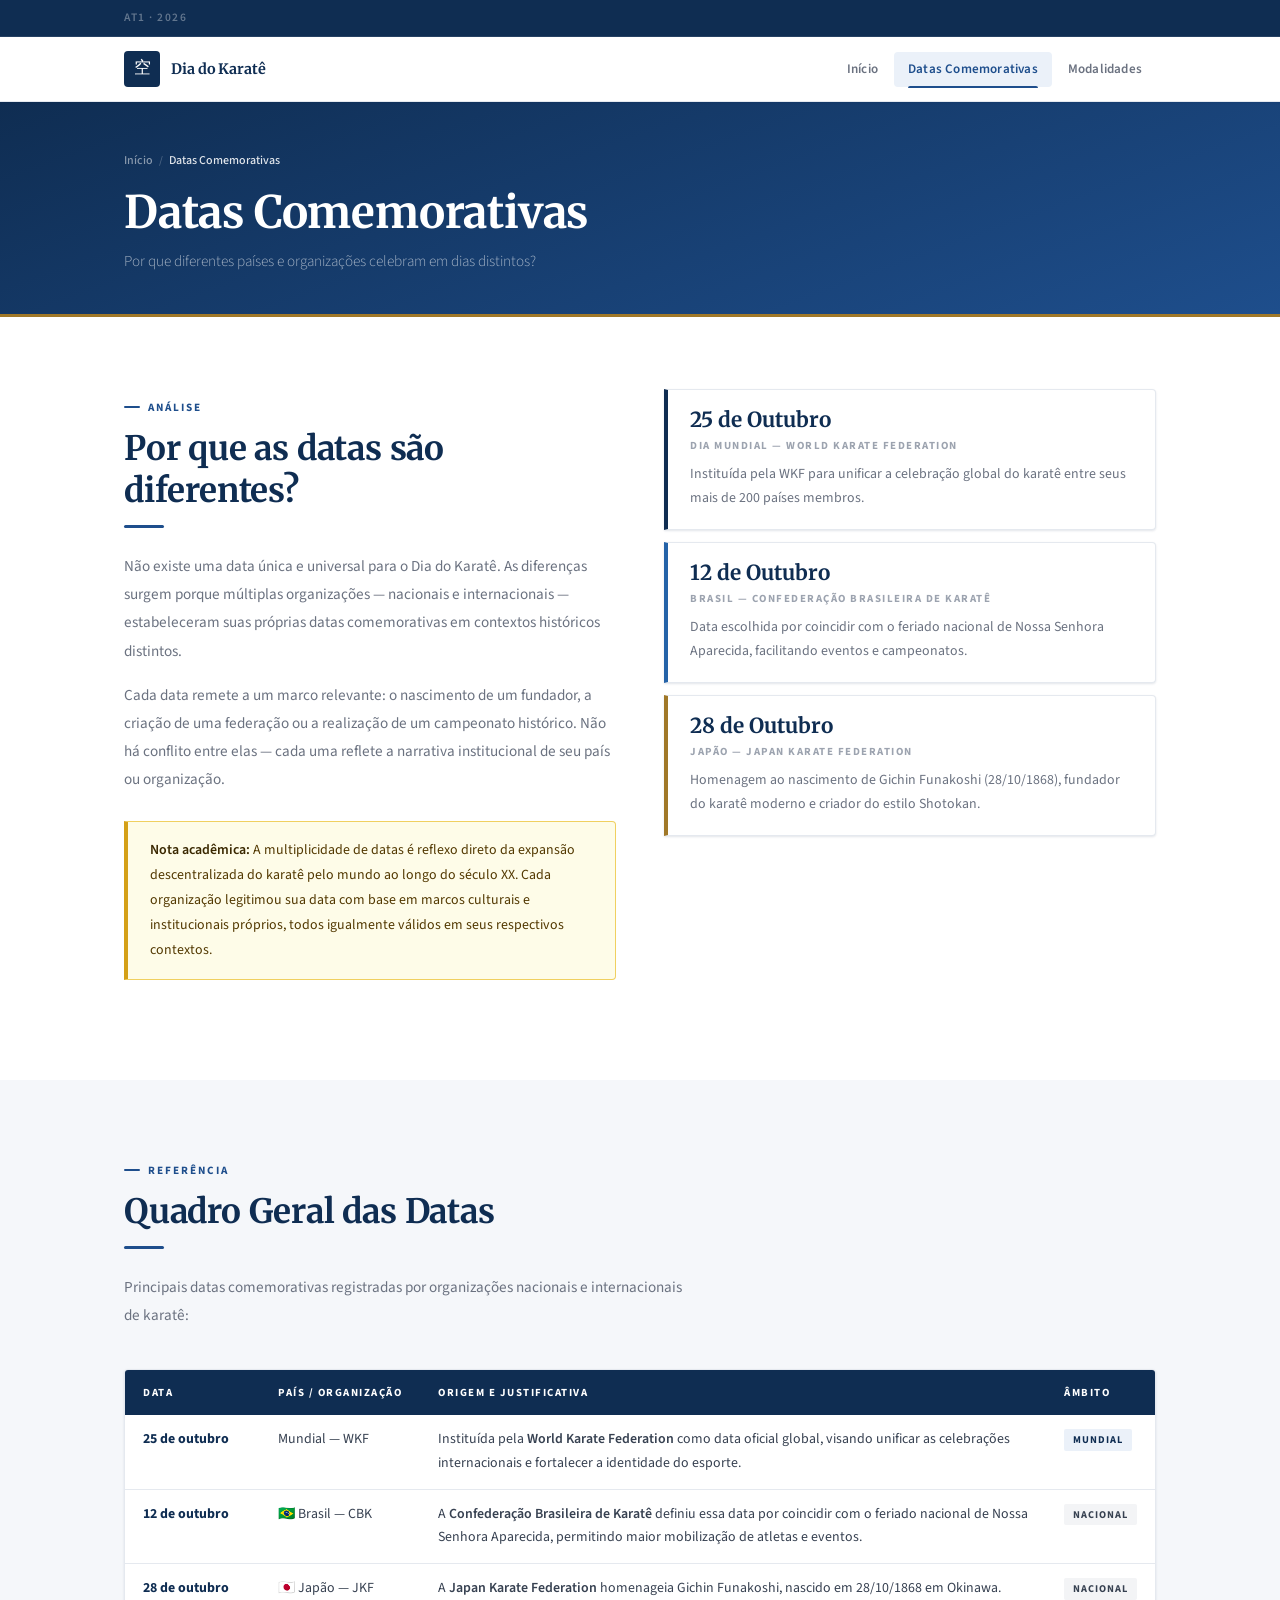
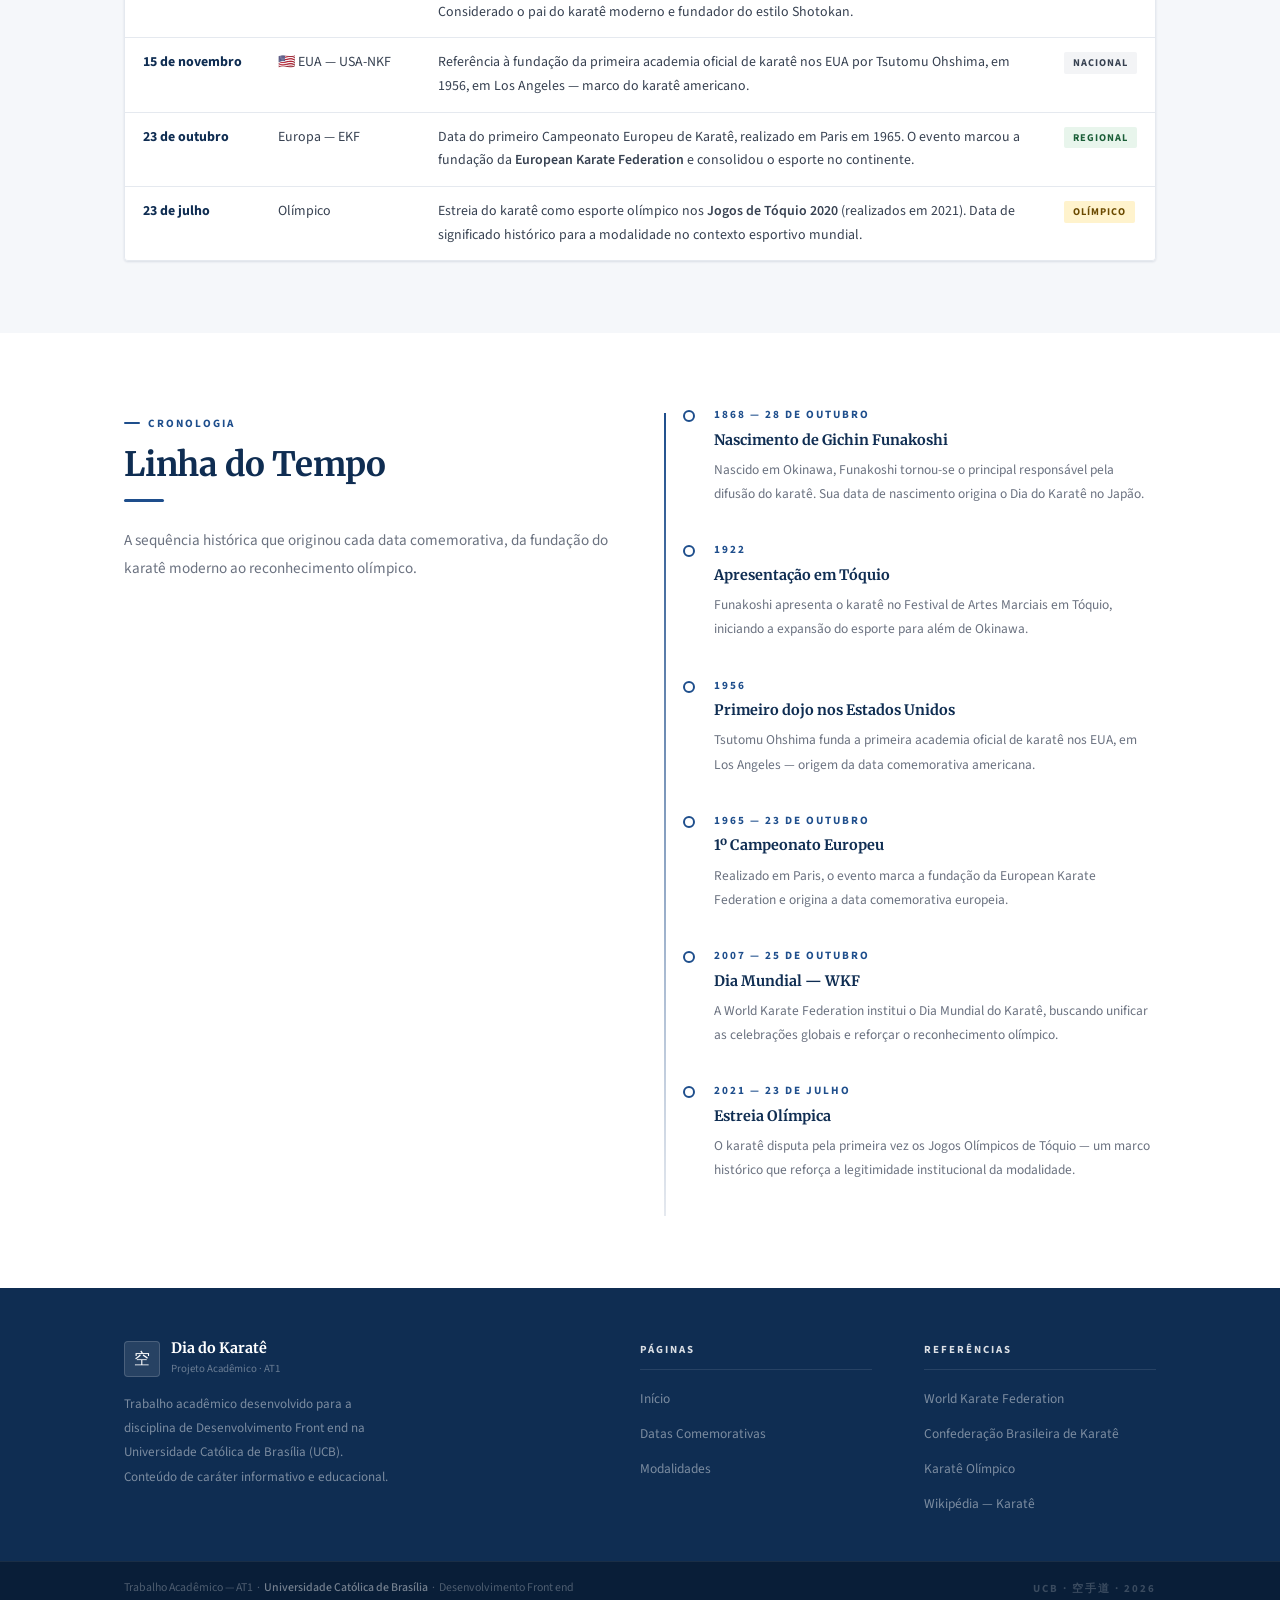
==== datas.html @ a90066b0 "Rename Datas.html to datas.html" ====
<!DOCTYPE html>
<html lang="pt-BR">
<head>
  <meta charset="UTF-8"/>
  <meta name="viewport" content="width=device-width, initial-scale=1.0"/>
  <title>Datas Comemorativas</title>
  <link rel="stylesheet" href="style.css"/>
</head>
<body>

<!-- BARRA INSTITUCIONAL -->
<div class="barra-top">
  <div class="barra-top-inner">
    <span class="barra-top-at">AT1 · 2026</span>
  </div>
</div>

<!-- CABEÇALHO / MENU -->
<header class="cabecalho">
  <div class="cabecalho-inner">
    <div class="logo">
      <a href="index.html" style="display:flex;align-items:center;gap:11px;">
        <div class="logo-simbolo">空</div>
        <div class="logo-info">
          <span class="logo-nome">Dia do Karatê</span>
        </div>
      </a>
    </div>
    <nav>
      <ul class="nav-lista">
        <li><a href="index.html">Início</a></li>
        <li><a href="datas.html" class="ativo">Datas Comemorativas</a></li>
        <li><a href="modalidades.html">Modalidades</a></li>
      </ul>
    </nav>
  </div>
</header>

<!-- HERO INTERNO -->
<section class="hero-int">
  <div class="hero-int-conteudo">
    <nav class="breadcrumb">
      <a href="index.html">Início</a>
      <span class="sep">/</span>
      <span>Datas Comemorativas</span>
    </nav>
    <h1 class="hero-int-titulo">Datas Comemorativas</h1>
    <p class="hero-int-subtitulo">Por que diferentes países e organizações celebram em dias distintos?</p>
  </div>
</section>

<!-- POR QUE DATAS DIFERENTES -->
<section class="secao secao-branca">
  <div class="container">
    <div class="grade-2">

      <div>
        <div class="rotulo">Análise</div>
        <h2 class="sec-titulo">Por que as datas são diferentes?</h2>
        <div class="divisor"></div>
        <p class="sec-desc">
          Não existe uma data única e universal para o Dia do Karatê. As diferenças surgem
          porque múltiplas organizações — nacionais e internacionais — estabeleceram suas
          próprias datas comemorativas em contextos históricos distintos.
        </p>
        <p class="sec-desc mt-16">
          Cada data remete a um marco relevante: o nascimento de um fundador, a criação de
          uma federação ou a realização de um campeonato histórico. Não há conflito entre
          elas — cada uma reflete a narrativa institucional de seu país ou organização.
        </p>
        <div class="nota">
          <p><strong>Nota acadêmica:</strong> A multiplicidade de datas é reflexo direto da expansão descentralizada do karatê pelo mundo ao longo do século XX. Cada organização legitimou sua data com base em marcos culturais e institucionais próprios, todos igualmente válidos em seus respectivos contextos.</p>
        </div>
      </div>

      <div style="display:flex;flex-direction:column;gap:12px;">
        <div class="card-borda" style="border-left-color:#0F2D52;">
          <div class="card-borda-data">25 de Outubro</div>
          <div class="card-borda-org">Dia Mundial — World Karate Federation</div>
          <p class="card-borda-texto">Instituída pela WKF para unificar a celebração global do karatê entre seus mais de 200 países membros.</p>
        </div>
        <div class="card-borda" style="border-left-color:#2563A8;">
          <div class="card-borda-data">12 de Outubro</div>
          <div class="card-borda-org">Brasil — Confederação Brasileira de Karatê</div>
          <p class="card-borda-texto">Data escolhida por coincidir com o feriado nacional de Nossa Senhora Aparecida, facilitando eventos e campeonatos.</p>
        </div>
        <div class="card-borda" style="border-left-color:#A07828;">
          <div class="card-borda-data">28 de Outubro</div>
          <div class="card-borda-org">Japão — Japan Karate Federation</div>
          <p class="card-borda-texto">Homenagem ao nascimento de Gichin Funakoshi (28/10/1868), fundador do karatê moderno e criador do estilo Shotokan.</p>
        </div>
      </div>

    </div>
  </div>
</section>

<!-- TABELA COMPLETA -->
<section class="secao secao-cinza">
  <div class="container">
    <div class="rotulo">Referência</div>
    <h2 class="sec-titulo">Quadro Geral das Datas</h2>
    <div class="divisor"></div>
    <p class="sec-desc mb-40">Principais datas comemorativas registradas por organizações nacionais e internacionais de karatê:</p>

    <div class="tabela-envoltorio">
      <table class="tabela">
        <thead>
          <tr>
            <th>Data</th>
            <th>País / Organização</th>
            <th>Origem e Justificativa</th>
            <th>Âmbito</th>
          </tr>
        </thead>
        <tbody>
          <tr>
            <td>25 de outubro</td>
            <td>Mundial — WKF</td>
            <td>Instituída pela <strong>World Karate Federation</strong> como data oficial global, visando unificar as celebrações internacionais e fortalecer a identidade do esporte.</td>
            <td><span class="badge badge-azul">Mundial</span></td>
          </tr>
          <tr>
            <td>12 de outubro</td>
            <td>🇧🇷 Brasil — CBK</td>
            <td>A <strong>Confederação Brasileira de Karatê</strong> definiu essa data por coincidir com o feriado nacional de Nossa Senhora Aparecida, permitindo maior mobilização de atletas e eventos.</td>
            <td><span class="badge badge-cinza">Nacional</span></td>
          </tr>
          <tr>
            <td>28 de outubro</td>
            <td>🇯🇵 Japão — JKF</td>
            <td>A <strong>Japan Karate Federation</strong> homenageia Gichin Funakoshi, nascido em 28/10/1868 em Okinawa. Considerado o pai do karatê moderno e fundador do estilo Shotokan.</td>
            <td><span class="badge badge-cinza">Nacional</span></td>
          </tr>
          <tr>
            <td>15 de novembro</td>
            <td>🇺🇸 EUA — USA-NKF</td>
            <td>Referência à fundação da primeira academia oficial de karatê nos EUA por Tsutomu Ohshima, em 1956, em Los Angeles — marco do karatê americano.</td>
            <td><span class="badge badge-cinza">Nacional</span></td>
          </tr>
          <tr>
            <td>23 de outubro</td>
            <td> Europa — EKF</td>
            <td>Data do primeiro Campeonato Europeu de Karatê, realizado em Paris em 1965. O evento marcou a fundação da <strong>European Karate Federation</strong> e consolidou o esporte no continente.</td>
            <td><span class="badge badge-verde">Regional</span></td>
          </tr>
          <tr>
            <td>23 de julho</td>
            <td> Olímpico</td>
            <td>Estreia do karatê como esporte olímpico nos <strong>Jogos de Tóquio 2020</strong> (realizados em 2021). Data de significado histórico para a modalidade no contexto esportivo mundial.</td>
            <td><span class="badge badge-ouro">Olímpico</span></td>
          </tr>
        </tbody>
      </table>
    </div>
  </div>
</section>

<!-- LINHA DO TEMPO -->
<section class="secao secao-branca">
  <div class="container">
    <div class="grade-2">
      <div>
        <div class="rotulo">Cronologia</div>
        <h2 class="sec-titulo">Linha do Tempo</h2>
        <div class="divisor"></div>
        <p class="sec-desc">A sequência histórica que originou cada data comemorativa, da fundação do karatê moderno ao reconhecimento olímpico.</p>
      </div>
      <div class="timeline">
        <div class="tl-item">
          <div class="tl-ano">1868 — 28 de outubro</div>
          <div class="tl-titulo">Nascimento de Gichin Funakoshi</div>
          <p class="tl-texto">Nascido em Okinawa, Funakoshi tornou-se o principal responsável pela difusão do karatê. Sua data de nascimento origina o Dia do Karatê no Japão.</p>
        </div>
        <div class="tl-item">
          <div class="tl-ano">1922</div>
          <div class="tl-titulo">Apresentação em Tóquio</div>
          <p class="tl-texto">Funakoshi apresenta o karatê no Festival de Artes Marciais em Tóquio, iniciando a expansão do esporte para além de Okinawa.</p>
        </div>
        <div class="tl-item">
          <div class="tl-ano">1956</div>
          <div class="tl-titulo">Primeiro dojo nos Estados Unidos</div>
          <p class="tl-texto">Tsutomu Ohshima funda a primeira academia oficial de karatê nos EUA, em Los Angeles — origem da data comemorativa americana.</p>
        </div>
        <div class="tl-item">
          <div class="tl-ano">1965 — 23 de outubro</div>
          <div class="tl-titulo">1º Campeonato Europeu</div>
          <p class="tl-texto">Realizado em Paris, o evento marca a fundação da European Karate Federation e origina a data comemorativa europeia.</p>
        </div>
        <div class="tl-item">
          <div class="tl-ano">2007 — 25 de outubro</div>
          <div class="tl-titulo">Dia Mundial — WKF</div>
          <p class="tl-texto">A World Karate Federation institui o Dia Mundial do Karatê, buscando unificar as celebrações globais e reforçar o reconhecimento olímpico.</p>
        </div>
        <div class="tl-item">
          <div class="tl-ano">2021 — 23 de julho</div>
          <div class="tl-titulo">Estreia Olímpica</div>
          <p class="tl-texto">O karatê disputa pela primeira vez os Jogos Olímpicos de Tóquio — um marco histórico que reforça a legitimidade institucional da modalidade.</p>
        </div>
      </div>
    </div>
  </div>
</section>

<!-- RODAPÉ -->
<footer class="rodape">
  <div class="rodape-principal">
    <div>
      <div class="rodape-logo">
        <div class="rodape-logo-box">空</div>
        <div>
          <div class="rodape-logo-nome">Dia do Karatê</div>
          <div class="rodape-logo-sub">Projeto Acadêmico · AT1</div>
        </div>
      </div>
      <p class="rodape-sobre">Trabalho acadêmico desenvolvido para a disciplina de Desenvolvimento Front end na Universidade Católica de Brasília (UCB). Conteúdo de caráter informativo e educacional.</p>
    </div>
    <div>
      <div class="rodape-col-titulo">Páginas</div>
      <ul class="rodape-links">
        <li><a href="index.html">Início</a></li>
        <li><a href="datas.html">Datas Comemorativas</a></li>
        <li><a href="modalidades.html">Modalidades</a></li>
      </ul>
    </div>
    <div>
      <div class="rodape-col-titulo">Referências</div>
      <ul class="rodape-links">
        <li><a href="https://www.worldkarate.net" target="_blank" rel="noopener">World Karate Federation</a></li>
        <li><a href="https://www.cbk.org.br" target="_blank" rel="noopener">Confederação Brasileira de Karatê</a></li>
        <li><a href="https://olympics.com/pt/sports/karate/" target="_blank" rel="noopener">Karatê Olímpico</a></li>
        <li><a href="https://pt.wikipedia.org/wiki/Karate" target="_blank" rel="noopener">Wikipédia — Karatê</a></li>
      </ul>
    </div>
  </div>
  <div class="rodape-base">
    <div class="rodape-base-inner">
      <span class="rodape-cr">Trabalho Acadêmico — AT1 &nbsp;·&nbsp; <strong>Universidade Católica de Brasília</strong> &nbsp;·&nbsp; Desenvolvimento Front end</span>
      <span class="rodape-sigla">UCB · 空手道 · 2026</span>
    </div>
  </div>
</footer>

</body>
</html>
---- style.css ----
/* ============================================================
   DIA DO KARATÊ — Identidade Visual Institucional / UCB
   Desenvolvimento Web · AT1 · 2024
   ============================================================ */

@import url('https://fonts.googleapis.com/css2?family=Merriweather:ital,wght@0,300;0,400;0,700;1,300;1,400&family=Source+Sans+3:wght@300;400;500;600;700&display=swap');

/* ── RESET ─────────────────────────────────────────────────── */
*, *::before, *::after { box-sizing: border-box; margin: 0; padding: 0; }
html { scroll-behavior: smooth; font-size: 16px; }
body {
  font-family: 'Source Sans 3', system-ui, sans-serif;
  font-size: 1rem;
  line-height: 1.75;
  color: #374151;
  background: #F5F7FA;
  overflow-x: hidden;
}
a { text-decoration: none; color: inherit; }
img { max-width: 100%; display: block; }
strong, b { font-weight: 600; }
em { font-style: italic; }

/* ── TOKENS ─────────────────────────────────────────────────── */
:root {
  /* Paleta */
  --azul-escuro:  #0F2D52;
  --azul:         #1E4E8C;
  --azul-medio:   #2563A8;
  --azul-suave:   #EBF1F9;
  --azul-borda:   #C7D9EE;
  --branco:       #FFFFFF;
  --cinza-fundo:  #F5F7FA;
  --cinza-linha:  #E5E9EF;
  --cinza-texto:  #374151;
  --cinza-medio:  #6B7280;
  --cinza-claro:  #9CA3AF;
  --ouro:         #A07828;
  --ouro-claro:   #FFF3CD;
  /* Layout */
  --max:    1200px;
  --mg:     clamp(20px, 7%, 84px);
  --r:      4px;
  /* Sombras */
  --s1: 0 1px 3px rgba(15,45,82,.07), 0 1px 2px rgba(15,45,82,.05);
  --s2: 0 4px 12px rgba(15,45,82,.10), 0 2px 4px rgba(15,45,82,.06);
  --s3: 0 8px 24px rgba(15,45,82,.12), 0 4px 8px rgba(15,45,82,.06);
}

/* ── CONTAINER ──────────────────────────────────────────────── */
.container {
  max-width: var(--max);
  margin-inline: auto;
  padding-inline: var(--mg);
}

/* ============================================================
   BARRA INSTITUCIONAL SUPERIOR
   ============================================================ */
.barra-top {
  background: var(--azul-escuro);
  border-bottom: 1px solid rgba(255,255,255,.1);
}
.barra-top-inner {
  max-width: var(--max);
  margin-inline: auto;
  padding: 8px var(--mg);
  display: flex;
  align-items: center;
  justify-content: space-between;
  gap: 12px;
}
.barra-top-inst {
  font-size: .75rem;
  font-weight: 500;
  color: rgba(255,255,255,.6);
  letter-spacing: .2px;
}
.barra-top-inst strong { color: rgba(255,255,255,.88); font-weight: 600; }
.barra-top-at {
  font-size: .72rem;
  font-weight: 600;
  letter-spacing: 1.5px;
  text-transform: uppercase;
  color: rgba(255,255,255,.35);
}

/* ============================================================
   CABEÇALHO / MENU FIXO
   ============================================================ */
.cabecalho {
  position: sticky;
  top: 0;
  z-index: 900;
  background: var(--branco);
  border-bottom: 1px solid var(--cinza-linha);
  box-shadow: var(--s1);
}
.cabecalho-inner {
  max-width: var(--max);
  margin-inline: auto;
  padding-inline: var(--mg);
  height: 64px;
  display: flex;
  align-items: center;
  justify-content: space-between;
  gap: 24px;
}

/* Logotipo */
.logo { display: flex; align-items: center; gap: 11px; }
.logo-simbolo {
  flex-shrink: 0;
  width: 36px; height: 36px;
  background: var(--azul-escuro);
  border-radius: var(--r);
  display: grid; place-items: center;
  font-size: 17px; color: #fff;
  letter-spacing: 0;
}
.logo-info { display: flex; flex-direction: column; gap: 1px; }
.logo-nome {
  font-family: 'Merriweather', Georgia, serif;
  font-size: .9rem;
  font-weight: 700;
  color: var(--azul-escuro);
  line-height: 1.2;
  letter-spacing: -.1px;
}
.logo-subtitulo {
  font-size: .68rem;
  font-weight: 600;
  letter-spacing: 1.2px;
  text-transform: uppercase;
  color: var(--cinza-medio);
}

/* Navegação */
.nav-lista { list-style: none; display: flex; align-items: center; gap: 2px; }
.nav-lista a {
  display: block;
  font-size: .82rem;
  font-weight: 600;
  color: var(--cinza-medio);
  padding: 6px 14px;
  border-radius: var(--r);
  letter-spacing: .2px;
  transition: color .15s, background .15s;
  white-space: nowrap;
  position: relative;
}
.nav-lista a:hover        { color: var(--azul); background: var(--azul-suave); }
.nav-lista a.ativo        { color: var(--azul); background: var(--azul-suave); }
.nav-lista a.ativo::after {
  content: '';
  position: absolute;
  inset-inline: 14px;
  bottom: -1px;
  height: 2px;
  background: var(--azul);
  border-radius: 2px 2px 0 0;
}

/* ============================================================
   BANNER PRINCIPAL (index)
   ============================================================ */
.banner {
  background: linear-gradient(160deg, var(--azul-escuro) 0%, #1a3f6e 55%, var(--azul) 100%);
  min-height: 78vh;
  display: flex;
  align-items: center;
  position: relative;
  overflow: hidden;
}
/* Trama geométrica discreta */
.banner::before {
  content: '';
  position: absolute;
  inset: 0;
  background-image:
    linear-gradient(rgba(255,255,255,.025) 1px, transparent 1px),
    linear-gradient(90deg, rgba(255,255,255,.025) 1px, transparent 1px);
  background-size: 52px 52px;
  pointer-events: none;
}
/* Acento dourado esquerdo */
.banner::after {
  content: '';
  position: absolute;
  inset-block: 0;
  left: 0;
  width: 4px;
  background: linear-gradient(to bottom, var(--ouro) 0%, rgba(160,120,40,.2) 100%);
}
.banner-conteudo {
  position: relative;
  z-index: 1;
  max-width: var(--max);
  margin-inline: auto;
  padding: 88px var(--mg) 72px;
  width: 100%;
}
.banner-etiqueta {
  display: inline-flex;
  align-items: center;
  gap: 8px;
  padding: 5px 13px;
  background: rgba(255,255,255,.09);
  border: 1px solid rgba(255,255,255,.18);
  border-radius: 2px;
  font-size: .7rem;
  font-weight: 700;
  letter-spacing: 2px;
  text-transform: uppercase;
  color: rgba(255,255,255,.72);
  margin-bottom: 22px;
}
.banner-h1 {
  font-family: 'Merriweather', Georgia, serif;
  font-size: clamp(1.9rem, 4.2vw, 3.2rem);
  font-weight: 700;
  line-height: 1.22;
  color: #fff;
  max-width: 640px;
  margin-bottom: 20px;
  letter-spacing: -.3px;
}
.banner-h1 em { font-style: italic; color: #FADA82; font-weight: 300; }
.banner-descricao {
  font-size: 1.05rem;
  font-weight: 300;
  color: rgba(255,255,255,.72);
  max-width: 520px;
  line-height: 1.85;
  margin-bottom: 36px;
}
.banner-acoes { display: flex; gap: 10px; flex-wrap: wrap; }

/* Botões */
.btn {
  display: inline-block;
  font-size: .82rem;
  font-weight: 600;
  letter-spacing: .3px;
  padding: 10px 24px;
  border-radius: var(--r);
  transition: all .18s;
  cursor: pointer;
  white-space: nowrap;
}
.btn-primario   { background: #fff; color: var(--azul-escuro); }
.btn-primario:hover { background: #EEF4FC; box-shadow: var(--s2); }
.btn-fantasma   { background: transparent; border: 1px solid rgba(255,255,255,.35); color: rgba(255,255,255,.88); }
.btn-fantasma:hover { background: rgba(255,255,255,.08); border-color: rgba(255,255,255,.6); }

/* ============================================================
   FAIXA DE DADOS / ESTATÍSTICAS
   ============================================================ */
.faixa-dados {
  background: var(--azul-escuro);
  border-top: 3px solid var(--ouro);
}
.faixa-dados-grade {
  max-width: var(--max);
  margin-inline: auto;
  padding-inline: var(--mg);
  display: grid;
  grid-template-columns: repeat(4, 1fr);
}
.dado {
  padding: 26px 16px;
  text-align: center;
  border-right: 1px solid rgba(255,255,255,.08);
}
.dado:last-child { border-right: none; }
.dado-numero {
  font-family: 'Merriweather', serif;
  font-size: 2rem;
  font-weight: 700;
  color: #fff;
  line-height: 1.1;
}
.dado-rotulo {
  font-size: .7rem;
  font-weight: 600;
  letter-spacing: 1.2px;
  text-transform: uppercase;
  color: rgba(255,255,255,.48);
  margin-top: 4px;
}

/* ============================================================
   SEÇÕES
   ============================================================ */
.secao         { padding: 72px 0; }
.secao-branca  { background: var(--branco); }
.secao-cinza   { background: var(--cinza-fundo); }
.secao-azul    { background: var(--azul-escuro); padding: 60px 0; }

/* Rótulo de seção */
.rotulo {
  display: inline-flex;
  align-items: center;
  gap: 8px;
  font-size: .7rem;
  font-weight: 700;
  letter-spacing: 2px;
  text-transform: uppercase;
  color: var(--azul);
  margin-bottom: 10px;
}
.rotulo::before {
  content: '';
  display: block;
  width: 16px; height: 2px;
  background: currentColor;
  border-radius: 1px;
  flex-shrink: 0;
}
.rotulo-claro { color: #FADA82; }
.rotulo-claro::before { background: #FADA82; }

/* Título de seção */
.sec-titulo {
  font-family: 'Merriweather', Georgia, serif;
  font-size: clamp(1.4rem, 2.8vw, 2.1rem);
  font-weight: 700;
  color: var(--azul-escuro);
  line-height: 1.25;
  letter-spacing: -.2px;
  margin-bottom: 14px;
}
.sec-titulo-claro { color: #fff; }

/* Divisor */
.divisor {
  width: 40px; height: 3px;
  background: var(--azul);
  border-radius: 2px;
  margin-bottom: 24px;
}
.divisor-claro  { background: var(--ouro); }
.divisor-centro { margin-inline: auto; }

/* Descrição */
.sec-desc {
  font-size: .95rem;
  color: var(--cinza-medio);
  line-height: 1.85;
  max-width: 560px;
}
.sec-desc-claro { color: rgba(255,255,255,.65); }

/* ── Grids ──────────────────────────────────── */
.grade-2 { display: grid; grid-template-columns: 1fr 1fr;           gap: 48px; align-items: start; }
.grade-3 { display: grid; grid-template-columns: repeat(3, 1fr);    gap: 20px; }
.grade-4 { display: grid; grid-template-columns: repeat(4, 1fr);    gap: 18px; }

/* ============================================================
   COMPONENTES
   ============================================================ */

/* ── Card padrão ────────────────────────────── */
.card {
  background: var(--branco);
  border: 1px solid var(--cinza-linha);
  border-radius: var(--r);
  padding: 26px 22px;
  box-shadow: var(--s1);
  transition: box-shadow .2s, transform .2s;
}
.card:hover { box-shadow: var(--s2); transform: translateY(-2px); }

.card-titulo {
  font-family: 'Merriweather', serif;
  font-size: .95rem;
  font-weight: 700;
  color: var(--azul-escuro);
  line-height: 1.3;
  margin-bottom: 8px;
}
.card-texto {
  font-size: .87rem;
  color: var(--cinza-medio);
  line-height: 1.82;
}

/* ── Card de destaque (borda lateral) ─────── */
.card-borda {
  background: var(--branco);
  border: 1px solid var(--cinza-linha);
  border-left: 4px solid var(--azul);
  border-radius: 0 var(--r) var(--r) 0;
  padding: 18px 22px;
  box-shadow: var(--s1);
}
.card-borda-data {
  font-family: 'Merriweather', serif;
  font-size: 1.3rem;
  font-weight: 700;
  color: var(--azul-escuro);
  line-height: 1.2;
  margin-bottom: 3px;
}
.card-borda-org {
  font-size: .68rem;
  font-weight: 700;
  letter-spacing: 1.5px;
  text-transform: uppercase;
  color: var(--cinza-claro);
  margin-bottom: 8px;
}
.card-borda-texto { font-size: .87rem; color: var(--cinza-medio); line-height: 1.72; }

/* ── Citação ──────────────────────────────── */
.citacao {
  background: var(--azul-suave);
  border-left: 4px solid var(--azul);
  border-radius: 0 var(--r) var(--r) 0;
  padding: 24px 28px;
}
.citacao blockquote {
  font-family: 'Merriweather', serif;
  font-size: .97rem;
  font-style: italic;
  font-weight: 300;
  color: var(--azul-escuro);
  line-height: 1.8;
  margin-bottom: 10px;
}
.citacao cite {
  font-size: .72rem;
  font-weight: 700;
  letter-spacing: 1px;
  text-transform: uppercase;
  color: var(--azul);
}

/* ── Nota / Aviso ────────────────────────── */
.nota {
  background: #FEFCE8;
  border: 1px solid #F0D060;
  border-left: 4px solid #D4A017;
  border-radius: 0 var(--r) var(--r) 0;
  padding: 16px 22px;
  margin-block: 28px;
}
.nota p { font-size: .87rem; color: #523800; line-height: 1.8; }
.nota strong { color: #3A2800; }

/* ── Mini-card de etimologia ─────────────── */
.etim {
  background: var(--azul-suave);
  border: 1px solid var(--azul-borda);
  border-radius: var(--r);
  padding: 18px 20px;
}
.etim-titulo {
  font-size: .72rem;
  font-weight: 700;
  letter-spacing: 1.5px;
  text-transform: uppercase;
  color: var(--azul);
  margin-bottom: 12px;
}
.etim-linha {
  display: flex;
  gap: 8px;
  font-size: .87rem;
  color: var(--cinza-texto);
  padding: 5px 0;
  border-bottom: 1px solid var(--azul-borda);
}
.etim-linha:last-child { border-bottom: none; padding-bottom: 0; }
.etim-kanji { font-weight: 700; color: var(--azul-escuro); min-width: 90px; flex-shrink: 0; }

/* ── Tabela ──────────────────────────────── */
.tabela-envoltorio {
  border: 1px solid var(--cinza-linha);
  border-radius: var(--r);
  overflow: hidden;
  box-shadow: var(--s1);
}
.tabela {
  width: 100%;
  border-collapse: collapse;
  font-size: .87rem;
  background: var(--branco);
}
.tabela thead th {
  background: var(--azul-escuro);
  color: #fff;
  font-size: .68rem;
  font-weight: 700;
  letter-spacing: 1.5px;
  text-transform: uppercase;
  padding: 13px 18px;
  text-align: left;
  white-space: nowrap;
}
.tabela tbody td {
  padding: 13px 18px;
  color: var(--cinza-texto);
  border-bottom: 1px solid var(--cinza-linha);
  vertical-align: top;
  line-height: 1.7;
}
.tabela tbody tr:last-child td { border-bottom: none; }
.tabela tbody tr:hover td { background: var(--azul-suave); }
.tabela td:first-child { font-weight: 700; color: var(--azul-escuro); white-space: nowrap; }

/* ── Badge ───────────────────────────────── */
.badge {
  display: inline-block;
  padding: 2px 9px;
  font-size: .65rem;
  font-weight: 700;
  letter-spacing: 1px;
  text-transform: uppercase;
  border-radius: 2px;
}
.badge-azul  { background: var(--azul-suave);  color: var(--azul-escuro); }
.badge-verde { background: #E8F5EC;            color: #1B5E38; }
.badge-ouro  { background: var(--ouro-claro);  color: #6B4A00; }
.badge-cinza { background: #F3F4F6;            color: var(--cinza-texto); }

/* ── Linha de pontuação ──────────────────── */
.pont-linha {
  display: flex;
  align-items: center;
  justify-content: space-between;
  gap: 12px;
  padding: 10px 0;
  border-bottom: 1px solid var(--cinza-linha);
  font-size: .87rem;
}
.pont-linha:last-child { border-bottom: none; padding-bottom: 0; }
.pont-desc { color: var(--cinza-medio); }
.pont-valor {
  font-family: 'Merriweather', serif;
  font-size: 1.1rem;
  font-weight: 700;
  color: var(--azul-escuro);
  white-space: nowrap;
}

/* ── Linha de faixa ──────────────────────── */
.faixa-linha {
  display: flex;
  align-items: center;
  gap: 14px;
  padding: 9px 0;
  border-bottom: 1px solid var(--cinza-linha);
}
.faixa-linha:last-child { border-bottom: none; padding-bottom: 0; }
.faixa-cor {
  width: 52px; height: 12px;
  border-radius: 2px;
  flex-shrink: 0;
  box-shadow: 0 1px 2px rgba(0,0,0,.14);
}
.faixa-texto { font-size: .87rem; color: var(--cinza-texto); }
.faixa-texto strong { font-weight: 600; color: var(--azul-escuro); }
.faixa-texto small   { font-size: .78rem; color: var(--cinza-medio); }

/* ── Timeline ────────────────────────────── */
.timeline { position: relative; padding-left: 24px; }
.timeline::before {
  content: '';
  position: absolute;
  left: 0; top: 8px; bottom: 0;
  width: 2px;
  background: linear-gradient(to bottom, var(--azul), var(--cinza-linha));
}
.tl-item { position: relative; padding: 0 0 34px 26px; }
.tl-item::before {
  content: '';
  position: absolute;
  left: -5px; top: 5px;
  width: 12px; height: 12px;
  background: var(--branco);
  border: 2px solid var(--azul);
  border-radius: 50%;
}
.tl-ano {
  font-size: .7rem;
  font-weight: 700;
  letter-spacing: 2px;
  text-transform: uppercase;
  color: var(--azul);
  margin-bottom: 3px;
}
.tl-titulo {
  font-family: 'Merriweather', serif;
  font-size: .9rem;
  font-weight: 700;
  color: var(--azul-escuro);
  margin-bottom: 5px;
}
.tl-texto { font-size: .84rem; color: var(--cinza-medio); line-height: 1.8; }

/* ── Hero interno (páginas internas) ─────── */
.hero-int {
  background: linear-gradient(160deg, var(--azul-escuro) 0%, var(--azul) 100%);
  border-bottom: 3px solid var(--ouro);
}
.hero-int-conteudo {
  max-width: var(--max);
  margin-inline: auto;
  padding: 48px var(--mg) 40px;
}
.breadcrumb {
  display: flex;
  align-items: center;
  gap: 6px;
  font-size: .75rem;
  font-weight: 500;
  color: rgba(255,255,255,.5);
  margin-bottom: 14px;
}
.breadcrumb a { transition: color .15s; }
.breadcrumb a:hover { color: rgba(255,255,255,.88); }
.breadcrumb .sep { color: rgba(255,255,255,.25); font-size: .7rem; }
.breadcrumb span { color: rgba(255,255,255,.88); }
.hero-int-titulo {
  font-family: 'Merriweather', serif;
  font-size: clamp(1.6rem, 3.8vw, 2.8rem);
  font-weight: 700;
  color: #fff;
  line-height: 1.22;
  letter-spacing: -.2px;
  margin-bottom: 8px;
}
.hero-int-subtitulo {
  font-size: .95rem;
  font-weight: 300;
  color: rgba(255,255,255,.6);
}

/* ── Card de modalidade (header colorido) ─── */
.mod-card {
  border: 1px solid var(--cinza-linha);
  border-radius: var(--r);
  overflow: hidden;
  box-shadow: var(--s1);
}
.mod-cabecalho {
  padding: 24px 24px 20px;
  color: #fff;
}
.mod-num {
  font-size: .66rem;
  font-weight: 700;
  letter-spacing: 2px;
  text-transform: uppercase;
  color: rgba(255,255,255,.45);
  margin-bottom: 5px;
}
.mod-nome {
  font-family: 'Merriweather', serif;
  font-size: 1.55rem;
  font-weight: 700;
  color: #fff;
  line-height: 1.18;
  margin-bottom: 4px;
}
.mod-subtitulo { font-size: .82rem; color: rgba(255,255,255,.52); }
.mod-corpo { padding: 24px; background: var(--branco); }

/* ── Mini-stats inline ───────────────────── */
.mini-stats {
  display: grid;
  grid-template-columns: 1fr 1fr;
  gap: 10px;
  margin-top: 18px;
}
.mini-stat {
  background: var(--cinza-fundo);
  border: 1px solid var(--cinza-linha);
  border-radius: var(--r);
  padding: 13px;
  text-align: center;
}
.mini-stat-num {
  font-family: 'Merriweather', serif;
  font-size: 1.4rem;
  font-weight: 700;
  color: var(--azul-escuro);
  line-height: 1.1;
}
.mini-stat-leg {
  font-size: .67rem;
  font-weight: 600;
  letter-spacing: 1px;
  text-transform: uppercase;
  color: var(--cinza-medio);
  margin-top: 3px;
}

/* ── Bloco de faixas ─────────────────────── */
.faixas-bloco {
  background: var(--cinza-fundo);
  border: 1px solid var(--cinza-linha);
  border-radius: var(--r);
  padding: 24px;
}
.faixas-titulo {
  font-size: .7rem;
  font-weight: 700;
  letter-spacing: 2px;
  text-transform: uppercase;
  color: var(--azul-escuro);
  padding-bottom: 12px;
  border-bottom: 2px solid var(--azul-escuro);
  margin-bottom: 16px;
}

/* ============================================================
   SEÇÃO DE NAVEGAÇÃO / CTA (fundo azul)
   ============================================================ */
.secao-cta { background: var(--azul-escuro); padding: 56px 0; }
.secao-cta .rotulo { color: #FADA82; }
.secao-cta .rotulo::before { background: #FADA82; }
.secao-cta .sec-titulo { color: #fff; }
.secao-cta .sec-desc  { color: rgba(255,255,255,.6); }

/* ============================================================
   RODAPÉ
   ============================================================ */
.rodape { background: var(--azul-escuro); }
.rodape-principal {
  max-width: var(--max);
  margin-inline: auto;
  padding: 52px var(--mg) 44px;
  display: grid;
  grid-template-columns: 2fr 1fr 1fr;
  gap: 52px;
}

/* Coluna sobre */
.rodape-logo { display: flex; align-items: center; gap: 11px; margin-bottom: 14px; }
.rodape-logo-box {
  width: 36px; height: 36px;
  background: rgba(255,255,255,.1);
  border: 1px solid rgba(255,255,255,.16);
  border-radius: var(--r);
  display: grid; place-items: center;
  font-size: 16px; color: #fff; flex-shrink: 0;
}
.rodape-logo-nome {
  font-family: 'Merriweather', serif;
  font-size: .9rem;
  font-weight: 700;
  color: #fff;
  line-height: 1.2;
}
.rodape-logo-sub { font-size: .68rem; color: rgba(255,255,255,.38); margin-top: 1px; }
.rodape-sobre {
  font-size: .82rem;
  color: rgba(255,255,255,.45);
  line-height: 1.85;
  max-width: 270px;
}

/* Colunas de links */
.rodape-col-titulo {
  font-size: .68rem;
  font-weight: 700;
  letter-spacing: 2px;
  text-transform: uppercase;
  color: rgba(255,255,255,.85);
  padding-bottom: 10px;
  border-bottom: 1px solid rgba(255,255,255,.1);
  margin-bottom: 14px;
}
.rodape-links { list-style: none; display: flex; flex-direction: column; gap: 7px; }
.rodape-links a {
  font-size: .84rem;
  color: rgba(255,255,255,.45);
  transition: color .15s;
}
.rodape-links a:hover { color: rgba(255,255,255,.88); }

/* Barra inferior */
.rodape-base {
  background: #091E38;
  border-top: 1px solid rgba(255,255,255,.07);
}
.rodape-base-inner {
  max-width: var(--max);
  margin-inline: auto;
  padding: 16px var(--mg);
  display: flex;
  align-items: center;
  justify-content: space-between;
  gap: 12px;
  flex-wrap: wrap;
}
.rodape-cr { font-size: .74rem; color: rgba(255,255,255,.28); }
.rodape-cr strong { color: rgba(255,255,255,.44); font-weight: 500; }
.rodape-sigla {
  font-size: .68rem;
  font-weight: 700;
  letter-spacing: 2px;
  text-transform: uppercase;
  color: rgba(255,255,255,.2);
}

/* ============================================================
   UTILITÁRIOS
   ============================================================ */
.tc { text-align: center; }
.tc .rotulo     { justify-content: center; }
.tc .divisor    { margin-inline: auto; }
.tc .sec-desc   { margin-inline: auto; }

.mt-8  { margin-top:  8px; } .mt-16 { margin-top: 16px; }
.mt-24 { margin-top: 24px; } .mt-40 { margin-top: 40px; }
.mb-16 { margin-bottom: 16px; } .mb-24 { margin-bottom: 24px; }
.mb-32 { margin-bottom: 32px; } .mb-40 { margin-bottom: 40px; }

/* ============================================================
   RESPONSIVIDADE
   ============================================================ */
@media (max-width: 960px) {
  .grade-2 { grid-template-columns: 1fr; gap: 28px; }
  .grade-3 { grid-template-columns: 1fr 1fr; }
  .grade-4 { grid-template-columns: 1fr 1fr; }
  .faixa-dados-grade { grid-template-columns: 1fr 1fr; }
  .rodape-principal { grid-template-columns: 1fr 1fr; }
  .barra-top-at { display: none; }
}
@media (max-width: 640px) {
  :root { --mg: 20px; }
  .grade-3, .grade-4, .faixa-dados-grade { grid-template-columns: 1fr; }
  .rodape-principal { grid-template-columns: 1fr; gap: 28px; }
  .rodape-base-inner { flex-direction: column; align-items: flex-start; }
  .nav-lista a { font-size: .75rem; padding: 6px 10px; }
  .nav-lista a.ativo::after { display: none; }
  .banner-h1 { font-size: 1.7rem; }
  .barra-top { display: none; }
  .tabela { font-size: .8rem; }
  .tabela thead th, .tabela tbody td { padding: 10px 12px; }
}
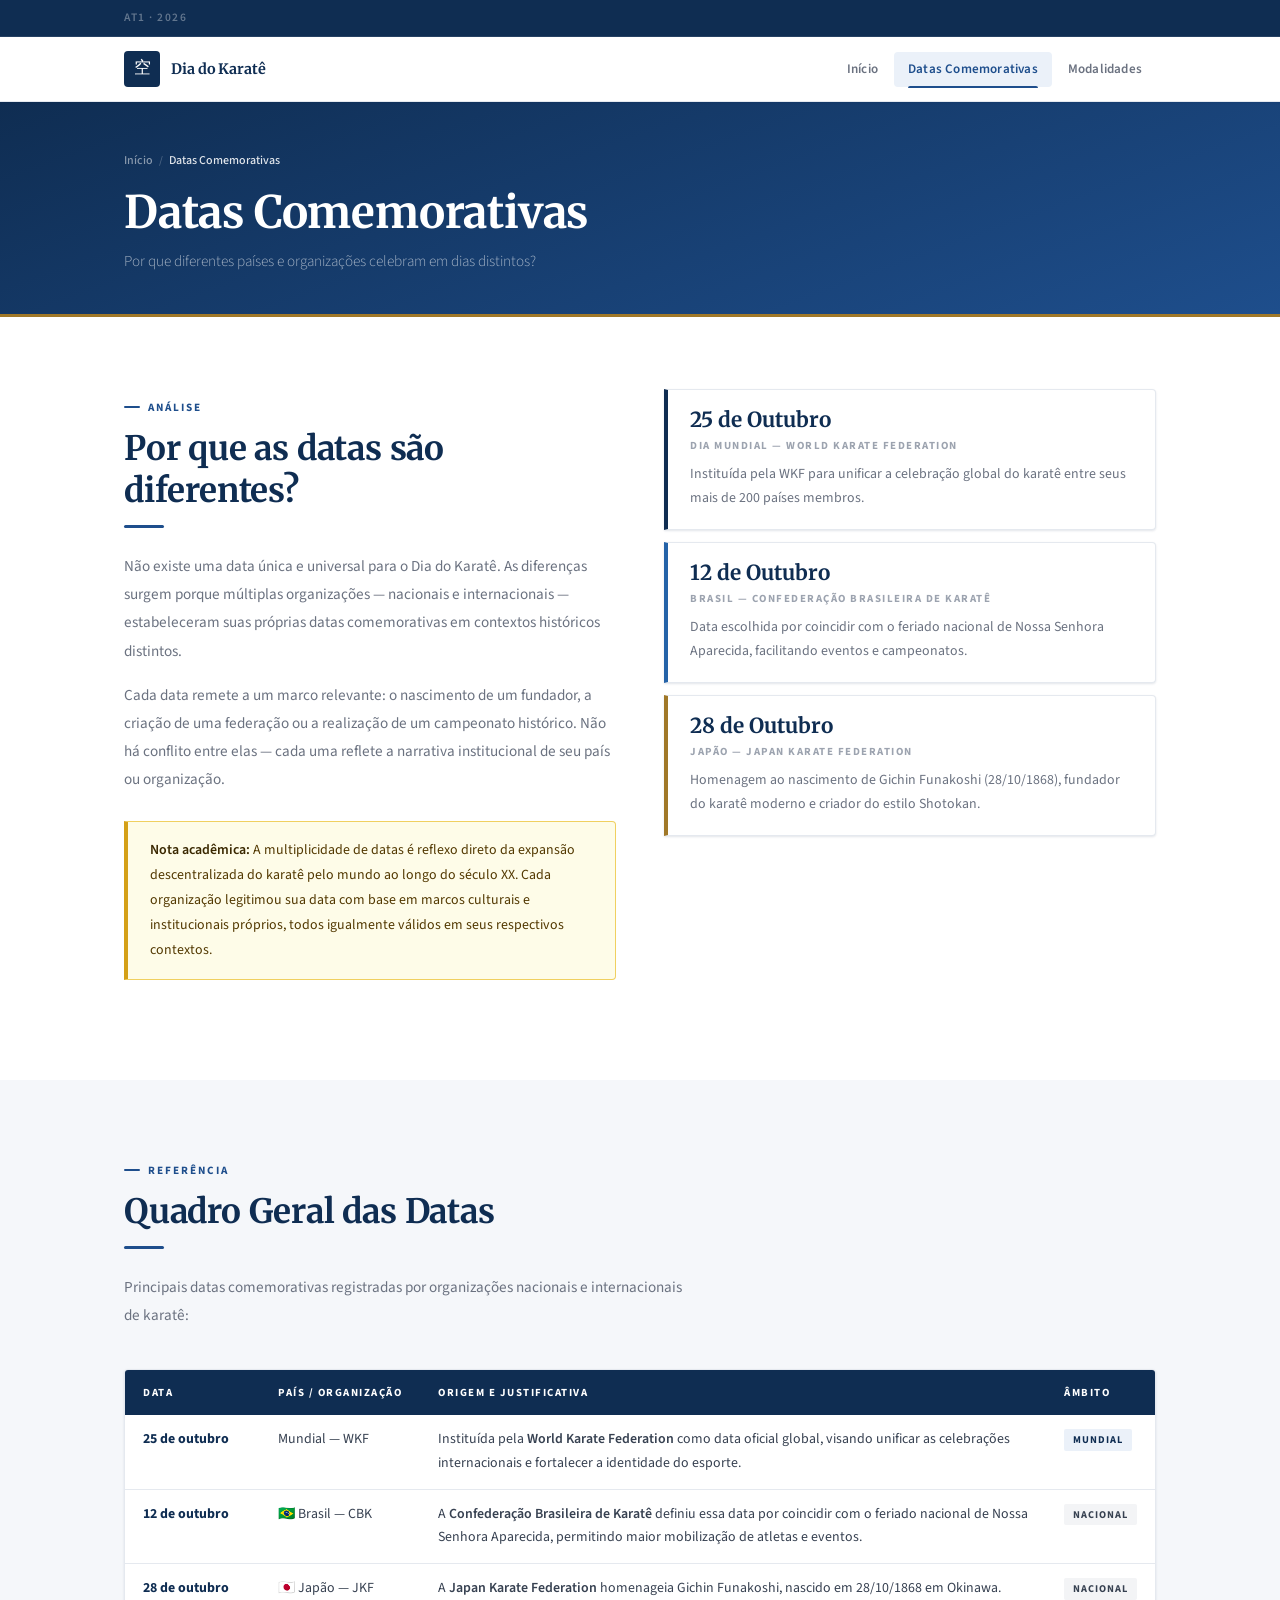
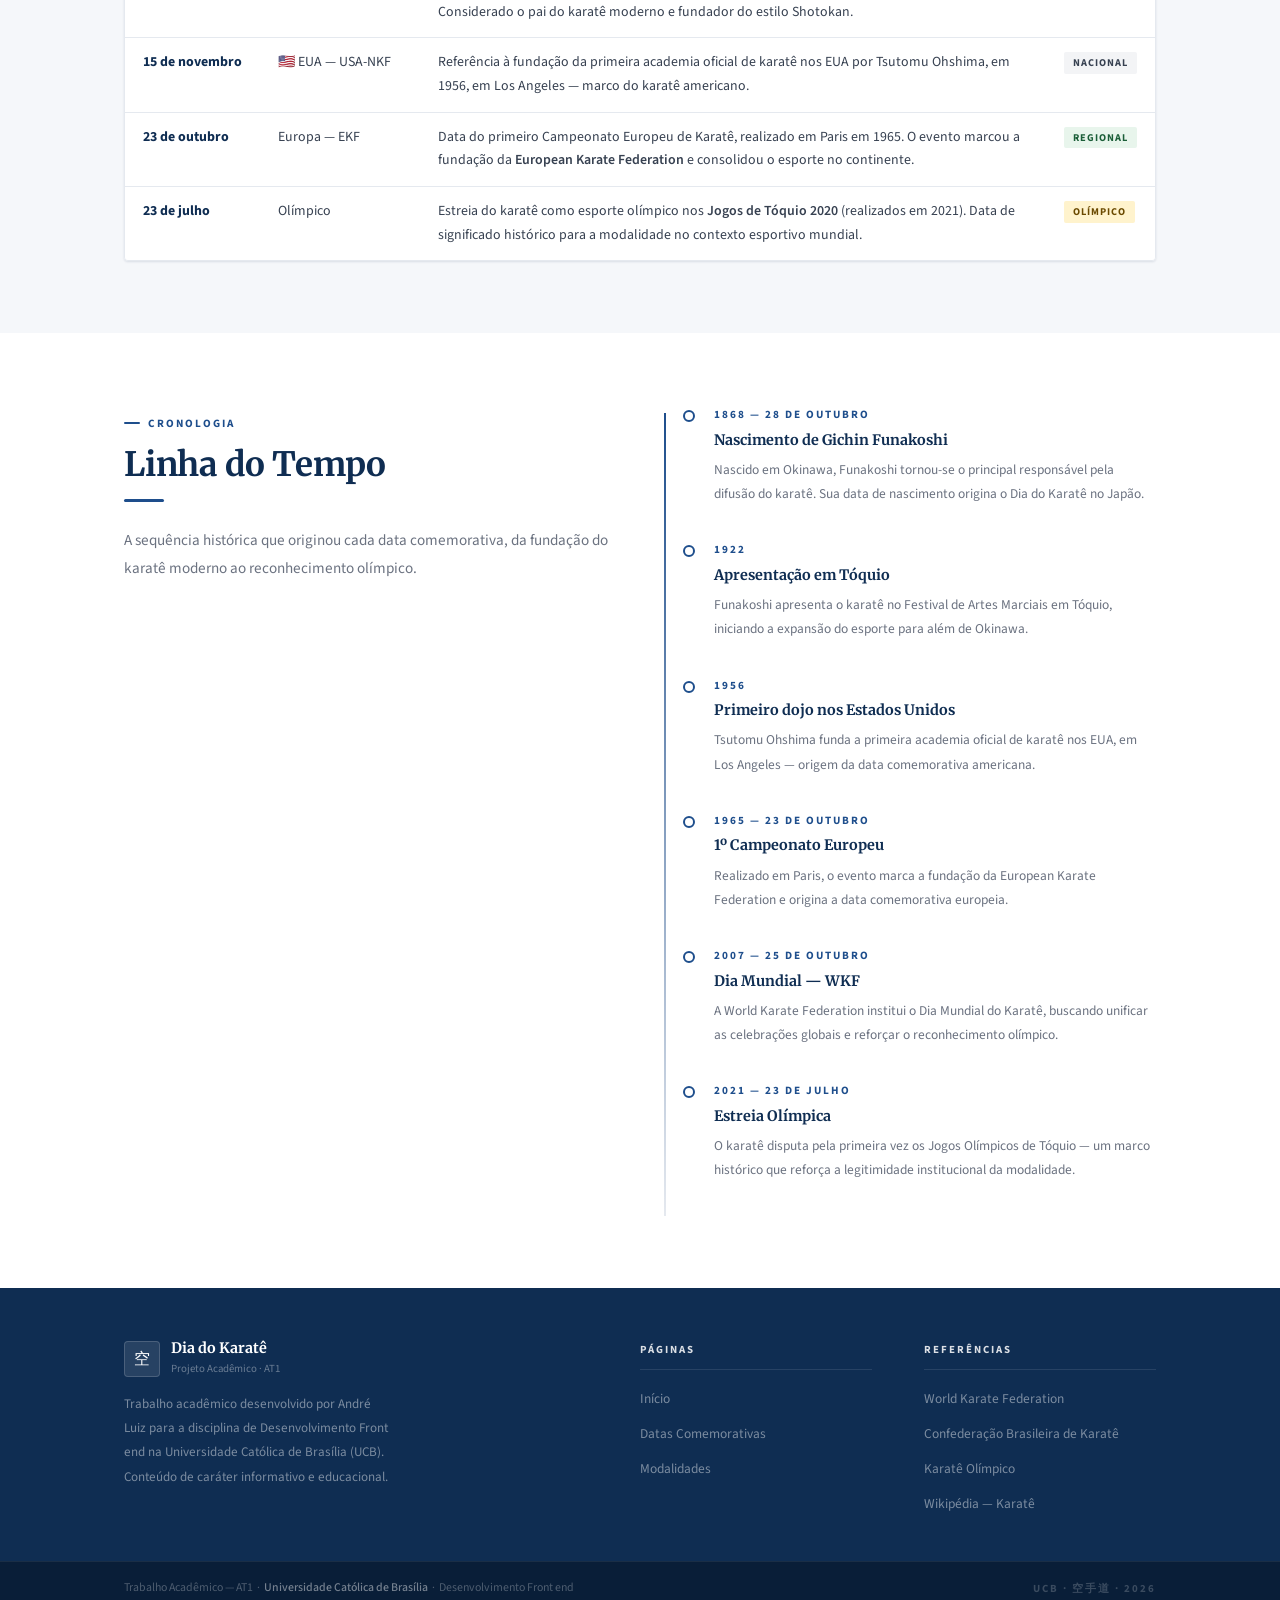
==== commit 665ead87: "Fix HTML encoding issues in datas.html" ====
--- a/datas.html
+++ b/datas.html
@@ -213,7 +213,7 @@
           <div class="rodape-logo-sub">Projeto Acadêmico · AT1</div>
         </div>
       </div>
-      <p class="rodape-sobre">Trabalho acadêmico desenvolvido para a disciplina de Desenvolvimento Front end na Universidade Católica de Brasília (UCB). Conteúdo de caráter informativo e educacional.</p>
+      <p class="rodape-sobre">Trabalho acadêmico desenvolvido por André Luiz para a disciplina de Desenvolvimento Front end na Universidade Católica de Brasília (UCB). Conteúdo de caráter informativo e educacional.</p>
     </div>
     <div>
       <div class="rodape-col-titulo">Páginas</div>
